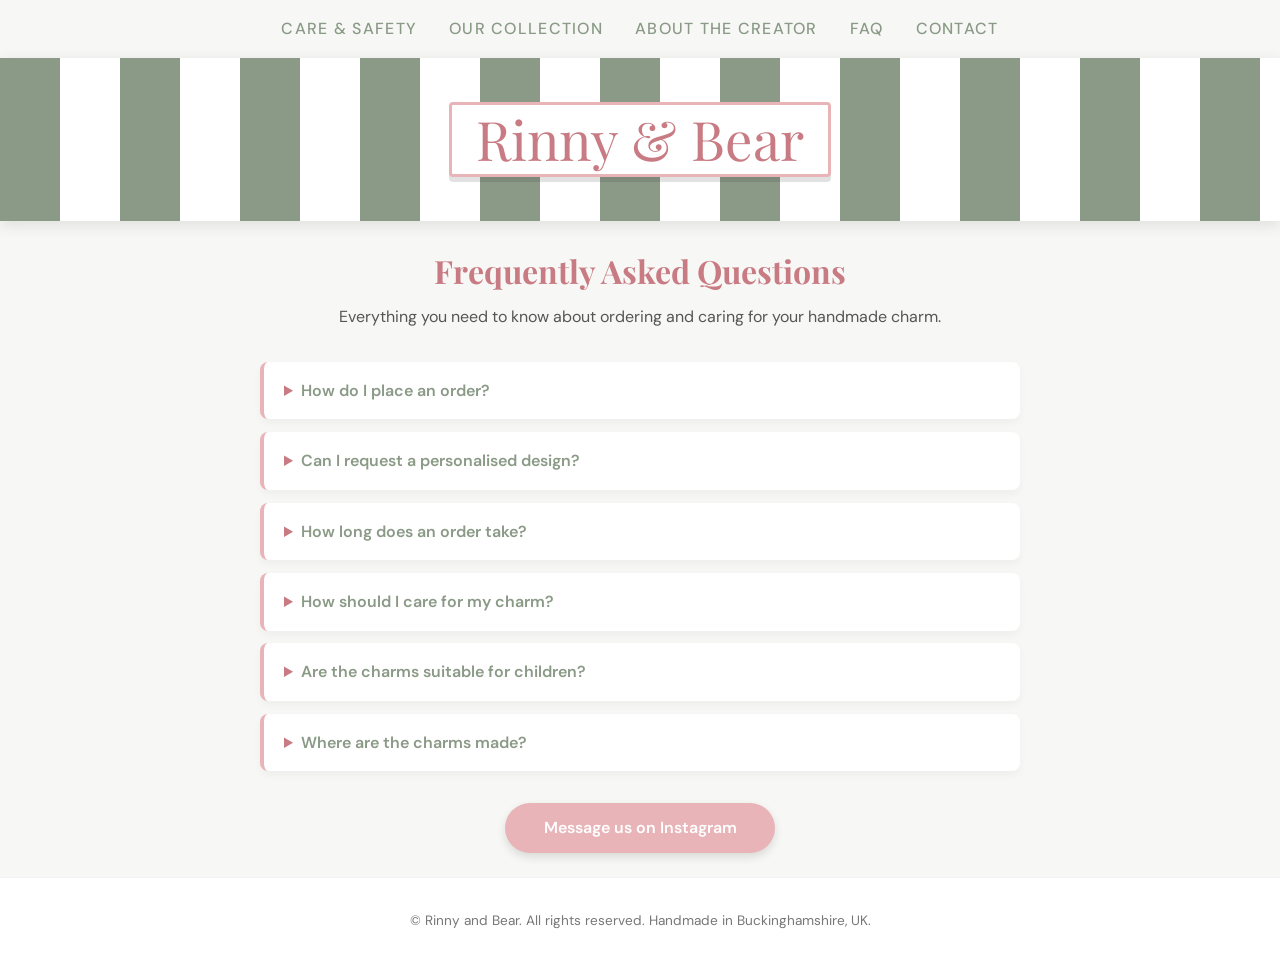
==== faq.html @ da764407 "Mobile Viewing Enhancements" ====
<!DOCTYPE html>
<html lang="en">
<head>
<meta charset="UTF-8">
<meta name="viewport" content="width=device-width, initial-scale=1.0">
<title>FAQ | Rinny & Bear</title>
<link rel="preconnect" href="https://fonts.googleapis.com">
<link rel="preconnect" href="https://fonts.gstatic.com" crossorigin>
<link href="https://fonts.googleapis.com/css2?family=DM+Sans:wght@400;500;600&family=Playfair+Display:wght@600&display=swap" rel="stylesheet">
<link rel="stylesheet" href="css/style.css">
</head>

<body id="top">

<nav class="top-nav" id="site-navigation">
  <button class="menu-close" type="button" aria-label="Close navigation menu">&times;</button>
  <a href="index.html#care-safety">Care & Safety</a>
  <a href="index.html#collection">Our Collection</a>
  <a href="index.html#about-creator">About the Creator</a>
  <a href="faq.html" aria-current="page">FAQ</a>
  <a href="https://instagram.com/rinny_and_bear" target="_blank" rel="noopener noreferrer">Contact</a>
</nav>

<header>
  <button class="menu-toggle" type="button" aria-controls="site-navigation" aria-expanded="false">
    <span class="menu-icon" aria-hidden="true"><span></span><span></span><span></span></span>
    <span class="menu-label">Menu</span>
  </button>
  <a class="logo-text" href="index.html">Rinny &amp; Bear</a>
</header>

<main>
  <section class="faq-page" aria-labelledby="faq-title">
    <div class="page-heading">
      <h1 id="faq-title">Frequently Asked Questions</h1>
      <p>Everything you need to know about ordering and caring for your handmade charm.</p>
    </div>

    <div class="faq-list">
      <details>
        <summary>How do I place an order?</summary>
        <p>Browse the collection, then message us on Instagram with the design you would like. We will discuss personalisation, price, and delivery with you.</p>
      </details>

      <details>
        <summary>Can I request a personalised design?</summary>
        <p>Yes. Personalised designs are welcome. Send us your ideas or preferred name when you message us, and we will confirm what is possible.</p>
      </details>

      <details>
        <summary>How long does an order take?</summary>
        <p>Each charm is handmade, so timing can vary. We will confirm the estimated completion time when your order is discussed.</p>
      </details>

      <details>
        <summary>How should I care for my charm?</summary>
        <p>Wipe it gently with a damp cloth. Avoid soaking it in water, pulling it excessively, or exposing it to rough handling.</p>
      </details>

      <details>
        <summary>Are the charms suitable for children?</summary>
        <p>Bag charms are decorative accessories, not toys. They contain small parts and should be kept away from unsupervised play.</p>
      </details>

      <details>
        <summary>Where are the charms made?</summary>
        <p>Every charm is handmade with care in Buckinghamshire, UK.</p>
      </details>
    </div>

    <a href="https://instagram.com/rinny_and_bear" class="cta-btn faq-cta" target="_blank" rel="noopener noreferrer">
      Message us on Instagram
    </a>
  </section>
</main>

<footer>
  <p>&copy; Rinny and Bear. All rights reserved. Handmade in Buckinghamshire, UK.</p>
  <a class="back-to-top" href="#top">Back to top</a>
</footer>

<script>
  const menuToggle = document.querySelector('.menu-toggle');
  const menuClose = document.querySelector('.menu-close');
  const navigation = document.querySelector('.top-nav');

  function closeMenu() {
    navigation.classList.remove('menu-open');
    menuToggle.setAttribute('aria-expanded', 'false');
    document.body.classList.remove('menu-open');
  }

  menuToggle.addEventListener('click', () => {
    const isOpen = navigation.classList.toggle('menu-open');
    menuToggle.setAttribute('aria-expanded', String(isOpen));
    document.body.classList.toggle('menu-open', isOpen);
    if (isOpen) menuClose.focus();
  });

  menuClose.addEventListener('click', closeMenu);
  navigation.querySelectorAll('a').forEach((link) => link.addEventListener('click', closeMenu));
  document.addEventListener('keydown', (event) => {
    if (event.key === 'Escape' && navigation.classList.contains('menu-open')) {
      closeMenu();
      menuToggle.focus();
    }
  });
</script>

</body>
</html>
---- css/style.css ----
:root {
  --sage-green:#8A9A86;
  --soft-pink:#E8B4B8;
  --deep-pink:#C87B83;
  --off-white:#F7F8F6;
  --charcoal:#333;
  --white:#fff;
}

*{box-sizing:border-box;margin:0;padding:0;font-family:'DM Sans','Segoe UI',sans-serif;}
html{overflow-x:hidden;}
body{background-color:var(--off-white);color:var(--charcoal);line-height:1.6;text-align:center;overflow-x:hidden;}
img{display:block;max-width:100%;height:auto;}

.top-nav{
  display:flex;
  justify-content:center;
  gap:2rem;
  padding:1rem 0;
}
.top-nav a{
  text-decoration:none;
  text-transform:uppercase;
  letter-spacing:0.08em;
  color:var(--sage-green);
  font-weight:500;
  transition:color .2s;
  text-align:center;
}
.top-nav a:hover{color:var(--deep-pink);}

.menu-toggle,
.menu-close{
  display:none;
}

header{
  width:100%;
  position:relative;
  background-image:repeating-linear-gradient(
    to right,
    var(--sage-green) 0,
    var(--sage-green) 60px,
    var(--white) 60px,
    var(--white) 120px
  );
  padding:2.75rem 1rem;
  display:flex;
  justify-content:center;
  align-items:center;
  box-shadow:0 4px 14px rgba(51,51,51,0.12);
}

.logo-text{
  display:inline-block;
  max-width:100%;
  font-family:'Playfair Display',Georgia,serif;
  font-size:3.4rem;
  color:var(--deep-pink);
  background-color:var(--white);
  border:3px solid var(--soft-pink);
  border-radius:4px;
  padding:0.25rem 1.5rem 0.35rem;
  line-height:1.1;
  box-shadow:0 5px 0 rgba(51,51,51,0.14);
}

.hero{
  display:flex;
  flex-direction:column;
  align-items:center;
  gap:0.45rem;
  padding:2rem 1rem 1.5rem;
}

.hero-title{
  font-family:'Playfair Display',Georgia,serif;
  font-size:1.7rem;
  color:var(--deep-pink);
  max-width:100%;
}

.hero-location{
  font-size:0.9rem;
  letter-spacing:0.12em;
  color:var(--sage-green);
}

.cta-btn{
  display:inline-block;
  background-color:var(--soft-pink);
  color:var(--white);
  text-decoration:none;
  padding:0.75rem 2.4rem;
  margin-top:0.8rem;
  border-radius:999px;
  font-weight:600;
  box-shadow:0 4px 10px rgba(0,0,0,0.12);
  transition:background-color .2s,transform .2s;
}
.cta-btn:hover{background-color:var(--deep-pink);transform:translateY(-1px);}

a:focus-visible{
  outline:3px solid var(--sage-green);
  outline-offset:4px;
}

@media (max-width:600px){
  .top-nav{
    position:fixed;
    z-index:20;
    top:0;
    left:0;
    bottom:0;
    display:flex;
    flex-direction:column;
    align-items:stretch;
    gap:0.75rem;
    width:min(82vw,320px);
    margin:0;
    padding:5rem 1.25rem 1.5rem;
    background-color:var(--white);
    box-shadow:6px 0 20px rgba(51,51,51,0.18);
    transform:translateX(-105%);
    transition:transform .25s ease;
  }

  .top-nav.menu-open{
    transform:translateX(0);
  }

  body.menu-open{
    overflow:hidden;
  }

  .menu-toggle{
    position:absolute;
    top:0.75rem;
    left:1rem;
    z-index:21;
    display:flex;
    align-items:center;
    gap:0.6rem;
    margin:0;
    padding:0.6rem 0.8rem;
    border:1px solid rgba(138,154,134,0.35);
    border-radius:6px;
    background-color:var(--white);
    color:var(--sage-green);
    font:600 0.78rem 'DM Sans','Segoe UI',sans-serif;
    letter-spacing:0.05em;
    text-transform:uppercase;
    cursor:pointer;
  }

  .menu-icon{
    display:grid;
    gap:4px;
  }

  .menu-icon span{
    display:block;
    width:1.15rem;
    height:2px;
    background-color:var(--deep-pink);
  }

  .menu-close{
    position:absolute;
    top:0.85rem;
    right:1rem;
    display:block;
    width:2.25rem;
    height:2.25rem;
    border:0;
    border-radius:50%;
    background-color:var(--soft-pink);
    color:var(--white);
    font-size:1.6rem;
    line-height:1;
    cursor:pointer;
  }

  .menu-close:focus-visible,
  .menu-toggle:focus-visible{
    outline:3px solid var(--sage-green);
    outline-offset:3px;
  }

  .top-nav a{
    display:flex;
    align-items:center;
    justify-content:center;
    min-height:2.75rem;
    padding:0.45rem 0.35rem;
    border:1px solid rgba(138,154,134,0.35);
    border-radius:6px;
    background-color:var(--white);
    font-size:0.78rem;
    letter-spacing:0.05em;
  }

  .top-nav a:last-child{width:100%;}

  .logo-text{
    font-size:2.45rem;
    padding:0.3rem 1rem 0.4rem;
  }

  header{
    padding:4.25rem 1rem 1.75rem;
  }

  .hero{
    padding:1.5rem 1rem 1rem;
  }

  .hero-title{
    font-size:1.45rem;
  }

  .hero-location{
    max-width:100%;
    font-size:0.8rem;
  }

  main{
    margin:1rem auto;
    padding:0 0.75rem;
  }

  .about-creator{
    padding:1.25rem;
    gap:1.25rem;
  }

  .order-guide{
    padding:1.25rem;
  }

  .creator-photo{
    width:180px;
    height:180px;
  }

  .creator-text{
    text-align:center;
  }

  .notice-body{
    padding:1.2rem 1.1rem;
  }

  .order-steps{
    grid-template-columns:1fr;
    gap:1rem;
  }

  .gallery{
    gap:1rem;
  }

  .lightbox{
    padding:1rem;
  }
}

@media (max-width:380px){
  .top-nav{
    gap:0.6rem 0.8rem;
  }

  .top-nav a{
    font-size:0.78rem;
  }

  .logo-text{
    font-size:2rem;
    padding:0.35rem 0.7rem 0.45rem;
  }

  .menu-toggle{
    width:2.75rem;
    justify-content:center;
    padding:0.6rem;
  }

  .menu-label{
    display:none;
  }

  .cta-btn{
    max-width:100%;
    padding-right:1.25rem;
    padding-left:1.25rem;
  }
}

@media (prefers-reduced-motion:reduce){
  *,
  *::before,
  *::after{
    scroll-behavior:auto !important;
    transition-duration:0.01ms !important;
    animation-duration:0.01ms !important;
    animation-iteration-count:1 !important;
  }
}

@media (min-width:601px){
  .top-nav{
    position:relative;
  }
}

main{
  max-width:1100px;
  margin:1.5rem auto;
  padding:0 1rem;
}

.section-title{
  color:var(--sage-green);
  margin-bottom:1.5rem;
  font-size:1.4rem;
  text-transform:uppercase;
  letter-spacing:0.12em;
}

.collection-intro{
  max-width:600px;
  margin:-0.5rem auto 1.5rem;
  color:#555;
}

.collection-actions{
  margin:2rem 0 3rem;
}

.about-creator{
  background-color:var(--white);
  border-radius:12px;
  padding:2rem;
  margin-bottom:3rem;
  box-shadow:0 4px 8px rgba(0,0,0,0.04);
  display:flex;
  flex-wrap:wrap;
  gap:2rem;
  align-items:center;
  justify-content:center;
}

.creator-photo{
  width:220px;height:220px;
  border-radius:50%;
  border:4px solid var(--soft-pink);
  object-fit:cover;
  box-shadow:0 4px 10px rgba(0,0,0,0.12);
}

.creator-text{
  max-width:500px;
  text-align:left;
}

.creator-text h3{
  color:var(--sage-green);
  font-size:1.3rem;
  margin-bottom:0.75rem;
}

.creator-text p{
  margin-bottom:0.75rem;
  font-size:0.98rem;
}

.order-guide{
  background-color:var(--white);
  border:1px solid rgba(138,154,134,0.2);
  border-radius:12px;
  padding:2rem;
  margin-bottom:3rem;
  box-shadow:0 4px 8px rgba(0,0,0,0.04);
}

.order-steps{
  display:grid;
  grid-template-columns:repeat(3,1fr);
  gap:1.5rem;
}

.order-step{
  background-color:var(--white);
  border-top:4px solid var(--soft-pink);
  border-radius:10px;
  padding:1.5rem 1.25rem;
  box-shadow:0 4px 8px rgba(0,0,0,0.04);
}

.step-number{
  display:grid;
  place-items:center;
  width:2rem;
  height:2rem;
  margin:0 auto 0.75rem;
  border-radius:50%;
  background-color:var(--sage-green);
  color:var(--white);
  font-weight:600;
}

.order-step h3{
  color:var(--sage-green);
  font-size:1.05rem;
  margin-bottom:0.4rem;
}

.order-step p{
  color:#555;
  font-size:0.9rem;
}

.notice-card{
  background-color:var(--white);
  border-radius:12px;
  box-shadow:0 4px 8px rgba(0,0,0,0.04);
  margin-bottom:3rem;
  overflow:hidden;
}

.notice-header{
  background-color:var(--soft-pink);
  padding:1rem;
}

.notice-header h2{
  font-size:1.2rem;
  text-transform:uppercase;
  letter-spacing:0.12em;
  color:var(--sage-green);
}

.notice-body{
  padding:1.4rem 1.6rem;
  text-align:left;
}

.notice-intro{
  margin-bottom:1rem;
  color:#555;
  font-size:0.95rem;
}

.notice-body ul{
  list-style-type:disc;
  margin-left:1.25rem;
}

.notice-body li{
  margin-bottom:0.45rem;
  font-size:0.95rem;
}

.gallery{
  display:grid;
  grid-template-columns:repeat(auto-fill,minmax(280px,1fr));
  gap:1.5rem;
}

.gallery-item{
  background-color:var(--white);
  border-radius:10px;
  overflow:hidden;
  box-shadow:0 4px 8px rgba(0,0,0,0.05);
  transition:transform .25s ease,box-shadow .25s ease;
}

.gallery-item:hover{
  transform:translateY(-4px);
  box-shadow:0 8px 16px rgba(0,0,0,0.08);
}

.gallery-item img{
  width:100%;
  aspect-ratio:1 / 1;
  display:block;
  object-fit:cover;
  transition:transform .3s ease;
}

.image-button{
  display:block;
  width:100%;
  padding:0;
  border:0;
  background:transparent;
  cursor:zoom-in;
  overflow:hidden;
}

.gallery-item:hover img{
  transform:scale(1.03);
}

.image-button:focus-visible{
  outline:3px solid var(--sage-green);
  outline-offset:-3px;
}

.gallery-caption{
  padding:1rem;
  font-size:0.9rem;
  color:#555;
  text-align:center;
}

.gallery-caption strong,
.gallery-caption span{
  display:block;
}

.gallery-caption strong{
  color:var(--charcoal);
}

.gallery-caption span{
  margin-top:0.25rem;
  font-size:0.82rem;
}

@media (max-width:600px){
  .order-steps{
    grid-template-columns:1fr;
  }
}

.lightbox[hidden]{
  display:none;
}

.lightbox{
  position:fixed;
  z-index:10;
  inset:0;
  display:grid;
  place-items:center;
  padding:2rem;
  background-color:rgba(51,51,51,0.88);
}

.lightbox-image{
  max-width:min(900px,90vw);
  max-height:85vh;
  object-fit:contain;
  border:5px solid var(--white);
  box-shadow:0 8px 24px rgba(0,0,0,0.3);
}

.lightbox-close{
  position:absolute;
  top:1rem;
  right:1rem;
  width:2.5rem;
  height:2.5rem;
  border:0;
  border-radius:50%;
  background-color:var(--white);
  color:var(--charcoal);
  font-size:1.8rem;
  line-height:1;
  cursor:pointer;
}

.lightbox-close:focus-visible{
  outline:3px solid var(--soft-pink);
  outline-offset:3px;
}

.lightbox-open{
  overflow:hidden;
}

.logo-text{
  text-decoration:none;
}

.faq-page{
  max-width:760px;
  margin:0 auto;
}

.page-heading{
  margin-bottom:2rem;
}

.page-heading h1{
  margin-bottom:0.5rem;
  color:var(--deep-pink);
  font-family:'Playfair Display',Georgia,serif;
  font-size:2rem;
}

.page-heading p{
  color:#555;
}

.faq-list{
  display:grid;
  gap:0.8rem;
  text-align:left;
}

.faq-list details{
  background-color:var(--white);
  border-left:4px solid var(--soft-pink);
  border-radius:8px;
  box-shadow:0 4px 8px rgba(0,0,0,0.04);
}

.faq-list summary{
  padding:1rem 1.25rem;
  color:var(--sage-green);
  cursor:pointer;
  font-weight:600;
  list-style-position:inside;
}

.faq-list summary::marker{
  color:var(--deep-pink);
}

.faq-list details p{
  padding:0 1.25rem 1.1rem;
  color:#555;
  font-size:0.95rem;
}

.faq-cta{
  margin-top:2rem;
}

@media (max-width:600px){
  .notice-header h2{
    font-size:1.05rem;
  }

  .page-heading h1{
    font-size:1.65rem;
  }
}

footer{
  text-align:center;
  padding:2rem 1rem;
  color:#777;
  font-size:0.85rem;
  border-top:1px solid rgba(0,0,0,0.05);
  background-color:var(--white);
}

.back-to-top{
  display:none;
}

@media (max-width:600px){
  main{
    padding:0 0.85rem;
  }

  .hero .cta-btn,
  .faq-cta,
  .collection-actions .cta-btn{
    width:100%;
    max-width:22rem;
  }

  .about-creator,
  .order-guide,
  .notice-card,
  .collection-actions{
    margin-bottom:3.5rem;
  }

  .gallery-item img{
    aspect-ratio:4 / 3;
    object-fit:contain;
    background-color:var(--off-white);
  }

  .faq-list summary{
    min-height:3.25rem;
    display:flex;
    align-items:center;
    padding:0.85rem 1.1rem;
    font-size:1rem;
  }

  .back-to-top{
    display:inline-block;
    margin-top:0.8rem;
    color:var(--sage-green);
    font-size:0.85rem;
    font-weight:600;
    text-decoration:none;
  }
}
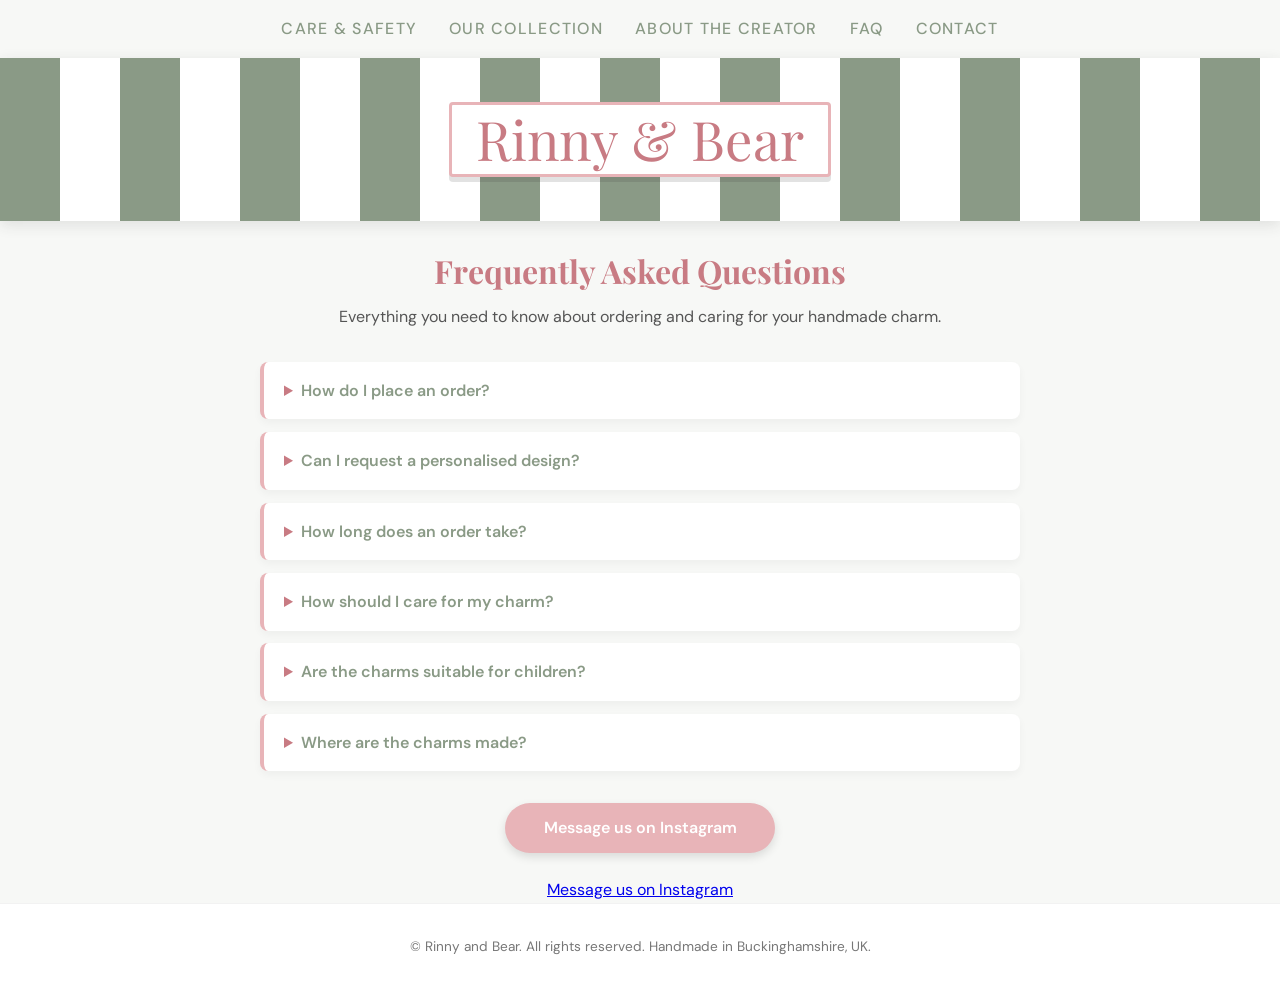
==== commit 1011f934: "Mobile Updates" ====
--- a/faq.html
+++ b/faq.html
@@ -14,6 +14,7 @@
 
 <nav class="top-nav" id="site-navigation">
   <button class="menu-close" type="button" aria-label="Close navigation menu">&times;</button>
+  <img class="menu-logo" src="img/CompLogo.png" alt="Rinny and Bear logo">
   <a href="index.html#care-safety">Care & Safety</a>
   <a href="index.html#collection">Our Collection</a>
   <a href="index.html#about-creator">About the Creator</a>
@@ -22,7 +23,7 @@
 </nav>
 
 <header>
-  <button class="menu-toggle" type="button" aria-controls="site-navigation" aria-expanded="false">
+  <button class="menu-toggle" type="button" aria-label="Open navigation menu" aria-controls="site-navigation" aria-expanded="false">
     <span class="menu-icon" aria-hidden="true"><span></span><span></span><span></span></span>
     <span class="menu-label">Menu</span>
   </button>
@@ -74,6 +75,10 @@
   </section>
 </main>
 
+<a class="mobile-contact-bar" href="https://instagram.com/rinny_and_bear" target="_blank" rel="noopener noreferrer">
+  Message us on Instagram
+</a>
+
 <footer>
   <p>&copy; Rinny and Bear. All rights reserved. Handmade in Buckinghamshire, UK.</p>
   <a class="back-to-top" href="#top">Back to top</a>
--- a/css/style.css
+++ b/css/style.css
@@ -30,7 +30,8 @@
 .top-nav a:hover{color:var(--deep-pink);}
 
 .menu-toggle,
-.menu-close{
+.menu-close,
+.menu-logo{
   display:none;
 }
 
@@ -136,6 +137,8 @@
   .menu-toggle{
     position:absolute;
     top:0.75rem;
+    right:auto;
+    bottom:auto;
     left:1rem;
     z-index:21;
     display:flex;
@@ -153,6 +156,10 @@
     cursor:pointer;
   }
 
+  .menu-label{
+    display:none;
+  }
+
   .menu-icon{
     display:grid;
     gap:4px;
@@ -187,6 +194,18 @@
     outline-offset:3px;
   }
 
+  .menu-logo{
+    display:block;
+    width:7rem;
+    height:7rem;
+    margin:0 auto 0.5rem;
+    border:4px solid var(--soft-pink);
+    border-radius:50%;
+    object-fit:contain;
+    background-color:var(--off-white);
+    box-shadow:0 3px 8px rgba(51,51,51,0.12);
+  }
+
   .top-nav a{
     display:flex;
     align-items:center;
@@ -640,6 +659,50 @@
 }
 
 @media (max-width:600px){
+  header{
+    position:sticky;
+    top:0;
+    z-index:15;
+  }
+
+  body{
+    padding-bottom:4.5rem;
+  }
+
+  .mobile-contact-bar{
+    position:fixed;
+    z-index:16;
+    right:0.85rem;
+    bottom:0.85rem;
+    left:0.85rem;
+    display:flex;
+    align-items:center;
+    justify-content:center;
+    min-height:2.9rem;
+    padding:0.65rem 1rem;
+    border-radius:999px;
+    background-color:var(--deep-pink);
+    color:var(--white);
+    font-weight:600;
+    text-decoration:none;
+    box-shadow:0 4px 14px rgba(51,51,51,0.2);
+  }
+
+  .mobile-contact-bar:focus-visible{
+    outline:3px solid var(--sage-green);
+    outline-offset:3px;
+  }
+
+  .gallery-item img{
+    contain:layout paint;
+  }
+
+  .cta-btn,
+  .faq-list summary,
+  .mobile-contact-bar{
+    min-height:2.75rem;
+  }
+
   .notice-header h2{
     font-size:1.05rem;
   }
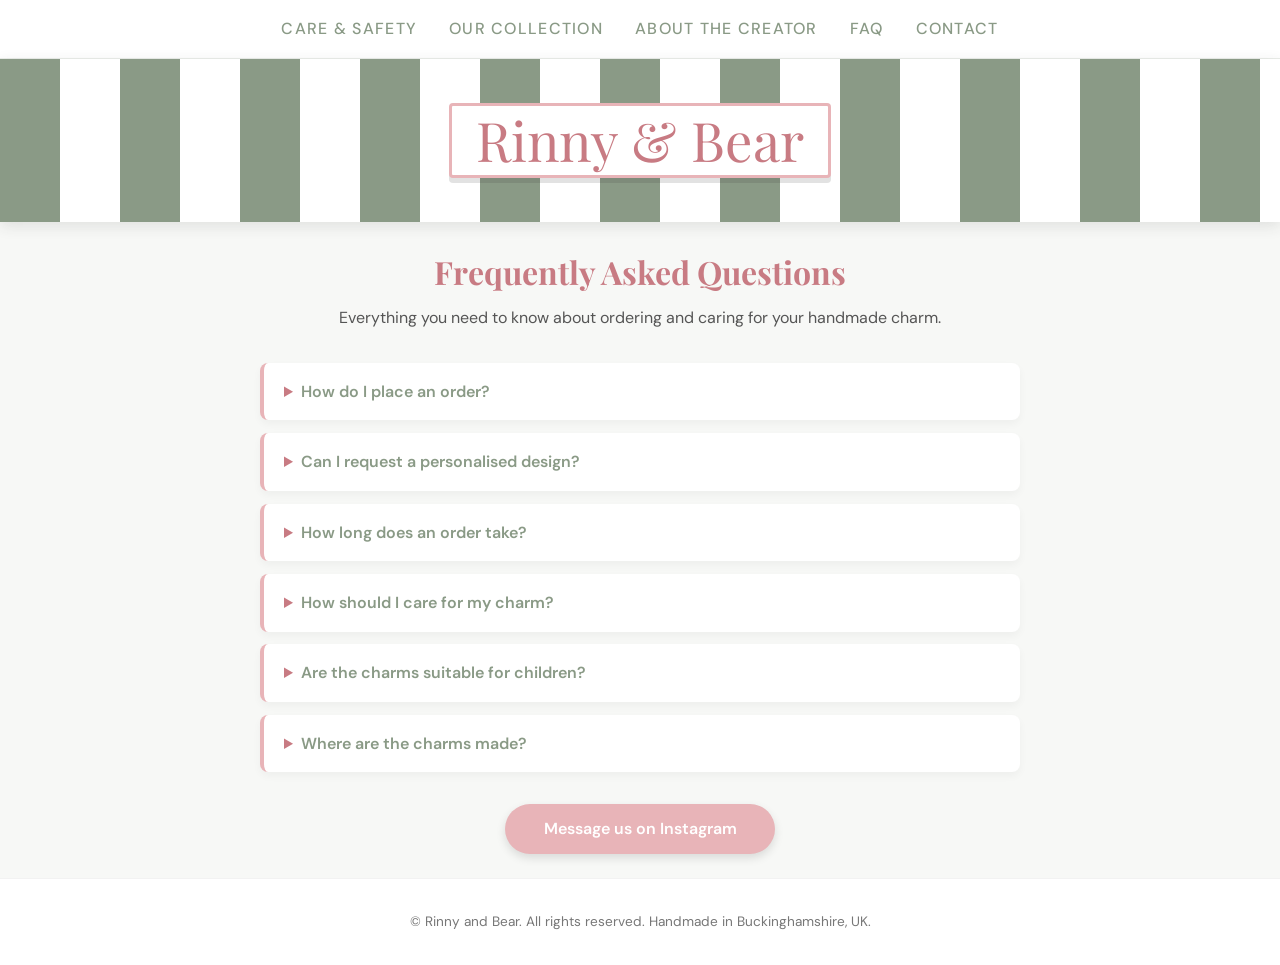
==== commit f4339ab7: "Favicon additions" ====
--- a/faq.html
+++ b/faq.html
@@ -4,6 +4,8 @@
 <meta charset="UTF-8">
 <meta name="viewport" content="width=device-width, initial-scale=1.0">
 <title>FAQ | Rinny & Bear</title>
+<meta name="description" content="Find answers about ordering, personalisation, delivery, care, and safety for Rinny & Bear handmade bag charms.">
+<link rel="icon" type="image/png" href="img/CompLogo.png">
 <link rel="preconnect" href="https://fonts.googleapis.com">
 <link rel="preconnect" href="https://fonts.gstatic.com" crossorigin>
 <link href="https://fonts.googleapis.com/css2?family=DM+Sans:wght@400;500;600&family=Playfair+Display:wght@600&display=swap" rel="stylesheet">
--- a/css/style.css
+++ b/css/style.css
@@ -31,7 +31,8 @@
 
 .menu-toggle,
 .menu-close,
-.menu-logo{
+.menu-logo,
+.mobile-contact-bar{
   display:none;
 }
 
@@ -721,6 +722,37 @@
   background-color:var(--white);
 }
 
+@media (min-width:601px){
+  .top-nav{
+    background-color:var(--white);
+    border-bottom:1px solid rgba(138,154,134,0.18);
+    box-shadow:0 2px 6px rgba(51,51,51,0.04);
+  }
+
+  .hero{
+    gap:0.6rem;
+    padding-top:2.75rem;
+    padding-bottom:2.25rem;
+  }
+
+  .hero-title{
+    font-size:1.85rem;
+  }
+}
+
+@media (min-width:901px){
+  .gallery{
+    grid-template-columns:repeat(3,minmax(0,1fr));
+  }
+
+  .gallery-caption{
+    min-height:5.25rem;
+    display:flex;
+    flex-direction:column;
+    justify-content:center;
+  }
+}
+
 .back-to-top{
   display:none;
 }
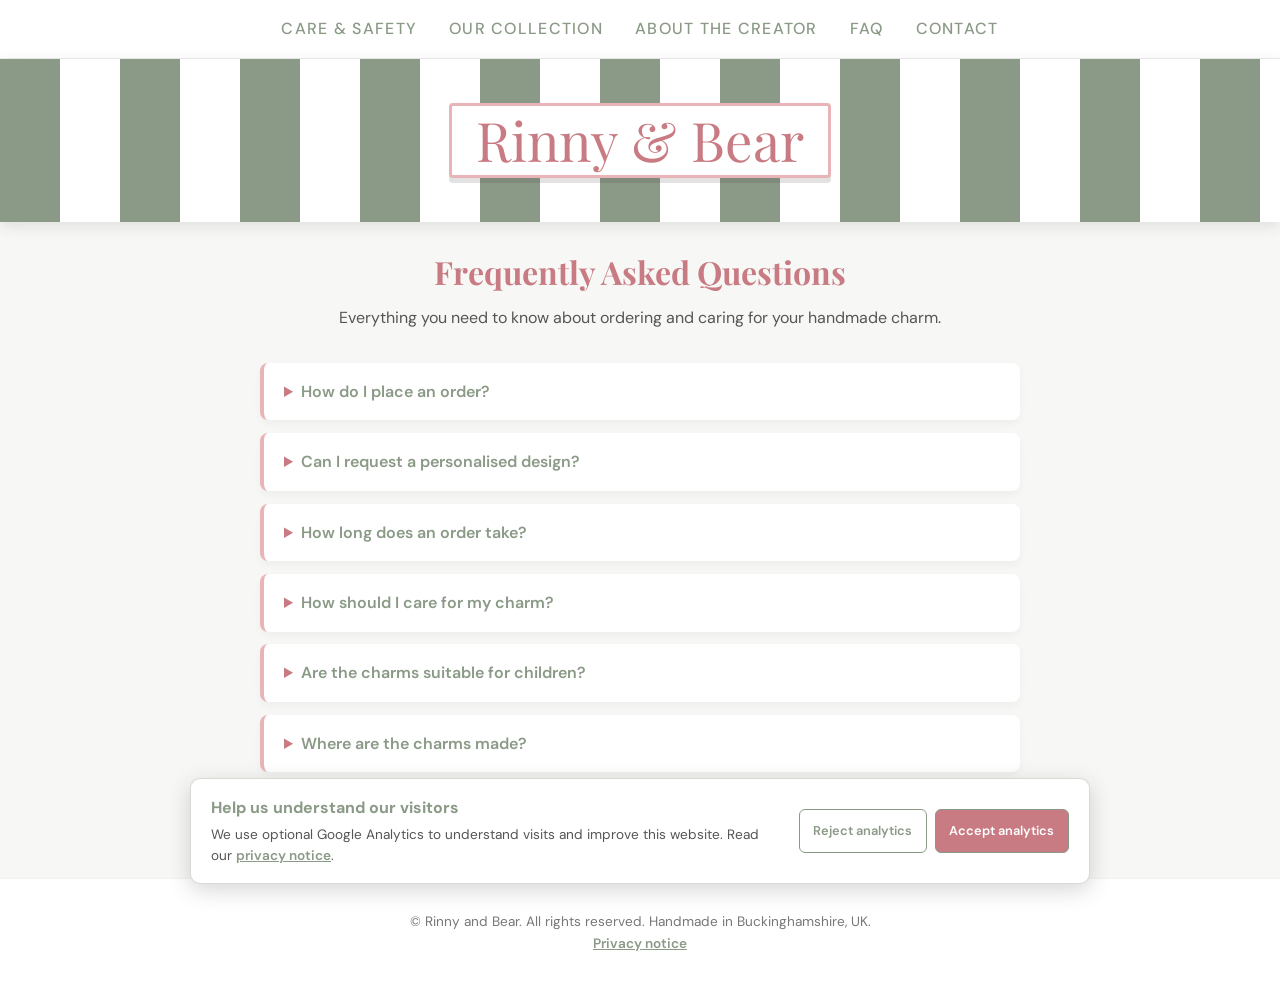
==== commit 26cad055: "Analytics" ====
--- a/faq.html
+++ b/faq.html
@@ -5,7 +5,7 @@
 <meta name="viewport" content="width=device-width, initial-scale=1.0">
 <title>FAQ | Rinny & Bear</title>
 <meta name="description" content="Find answers about ordering, personalisation, delivery, care, and safety for Rinny & Bear handmade bag charms.">
-<link rel="icon" type="image/png" href="img/CompLogo.png">
+<link rel="icon" type="image/svg+xml" href="img/favicon.svg">
 <link rel="preconnect" href="https://fonts.googleapis.com">
 <link rel="preconnect" href="https://fonts.gstatic.com" crossorigin>
 <link href="https://fonts.googleapis.com/css2?family=DM+Sans:wght@400;500;600&family=Playfair+Display:wght@600&display=swap" rel="stylesheet">
@@ -81,8 +81,20 @@
   Message us on Instagram
 </a>
 
+<section class="consent-banner" aria-label="Cookie preferences" hidden>
+  <div>
+    <strong>Help us understand our visitors</strong>
+    <p>We use optional Google Analytics to understand visits and improve this website. Read our <a href="privacy.html">privacy notice</a>.</p>
+  </div>
+  <div class="consent-actions">
+    <button class="consent-reject" type="button">Reject analytics</button>
+    <button class="consent-accept" type="button">Accept analytics</button>
+  </div>
+</section>
+
 <footer>
   <p>&copy; Rinny and Bear. All rights reserved. Handmade in Buckinghamshire, UK.</p>
+  <a href="privacy.html">Privacy notice</a>
   <a class="back-to-top" href="#top">Back to top</a>
 </footer>
 
@@ -112,6 +124,42 @@
       menuToggle.focus();
     }
   });
+
+  const consentBanner = document.querySelector('.consent-banner');
+  const consentAccept = document.querySelector('.consent-accept');
+  const consentReject = document.querySelector('.consent-reject');
+  const consentKey = 'rinnyBearAnalyticsConsent';
+
+  function loadAnalytics() {
+    window.dataLayer = window.dataLayer || [];
+    window.gtag = function(){window.dataLayer.push(arguments);};
+    window.gtag('js', new Date());
+    window.gtag('config', 'G-P38FEZTL74');
+
+    const analyticsScript = document.createElement('script');
+    analyticsScript.async = true;
+    analyticsScript.src = 'https://www.googletagmanager.com/gtag/js?id=G-P38FEZTL74';
+    document.head.appendChild(analyticsScript);
+  }
+
+  function saveConsent(value) {
+    localStorage.setItem(consentKey, value);
+    consentBanner.hidden = true;
+  }
+
+  const savedConsent = localStorage.getItem(consentKey);
+  if (savedConsent === 'accepted') {
+    loadAnalytics();
+  } else if (!savedConsent) {
+    consentBanner.hidden = false;
+  }
+
+  consentAccept.addEventListener('click', () => {
+    saveConsent('accepted');
+    loadAnalytics();
+  });
+
+  consentReject.addEventListener('click', () => saveConsent('rejected'));
 </script>
 
 </body>
--- a/css/style.css
+++ b/css/style.css
@@ -609,6 +609,38 @@
   margin:0 auto;
 }
 
+.privacy-page{
+  max-width:760px;
+  margin:0 auto;
+}
+
+.privacy-content{
+  background-color:var(--white);
+  border-radius:12px;
+  padding:2rem;
+  text-align:left;
+  box-shadow:0 4px 8px rgba(0,0,0,0.04);
+}
+
+.privacy-content h2{
+  margin:1.5rem 0 0.5rem;
+  color:var(--sage-green);
+  font-size:1.2rem;
+}
+
+.privacy-content h2:first-child{
+  margin-top:0;
+}
+
+.privacy-content p{
+  color:#555;
+}
+
+.privacy-updated{
+  margin-top:2rem;
+  font-size:0.85rem;
+}
+
 .page-heading{
   margin-bottom:2rem;
 }
@@ -757,6 +789,76 @@
   display:none;
 }
 
+.consent-banner[hidden]{
+  display:none;
+}
+
+.consent-banner{
+  position:fixed;
+  z-index:30;
+  right:1rem;
+  bottom:1rem;
+  left:1rem;
+  display:flex;
+  align-items:center;
+  justify-content:space-between;
+  gap:1rem;
+  max-width:900px;
+  margin:auto;
+  padding:1rem 1.25rem;
+  border:1px solid rgba(138,154,134,0.35);
+  border-radius:10px;
+  background-color:var(--white);
+  box-shadow:0 6px 22px rgba(51,51,51,0.2);
+  text-align:left;
+}
+
+.consent-banner strong{
+  color:var(--sage-green);
+}
+
+.consent-banner p{
+  margin-top:0.2rem;
+  color:#555;
+  font-size:0.85rem;
+}
+
+.consent-banner a,
+footer a{
+  color:var(--sage-green);
+  font-weight:600;
+}
+
+.consent-actions{
+  display:flex;
+  flex-shrink:0;
+  gap:0.5rem;
+}
+
+.consent-actions button{
+  min-height:2.75rem;
+  padding:0.55rem 0.85rem;
+  border:1px solid var(--sage-green);
+  border-radius:6px;
+  font:600 0.8rem 'DM Sans','Segoe UI',sans-serif;
+  cursor:pointer;
+}
+
+.consent-reject{
+  background-color:var(--white);
+  color:var(--sage-green);
+}
+
+.consent-accept{
+  background-color:var(--deep-pink);
+  color:var(--white);
+}
+
+.consent-actions button:focus-visible{
+  outline:3px solid var(--soft-pink);
+  outline-offset:3px;
+}
+
 @media (max-width:600px){
   main{
     padding:0 0.85rem;
@@ -798,4 +900,24 @@
     font-weight:600;
     text-decoration:none;
   }
-}
+
+  .consent-banner{
+    right:0.75rem;
+    bottom:0.75rem;
+    left:0.75rem;
+    display:block;
+    padding:1rem;
+  }
+
+  .consent-actions{
+    margin-top:0.75rem;
+  }
+
+  .consent-actions button{
+    flex:1;
+  }
+
+  .privacy-content{
+    padding:1.25rem;
+  }
+}
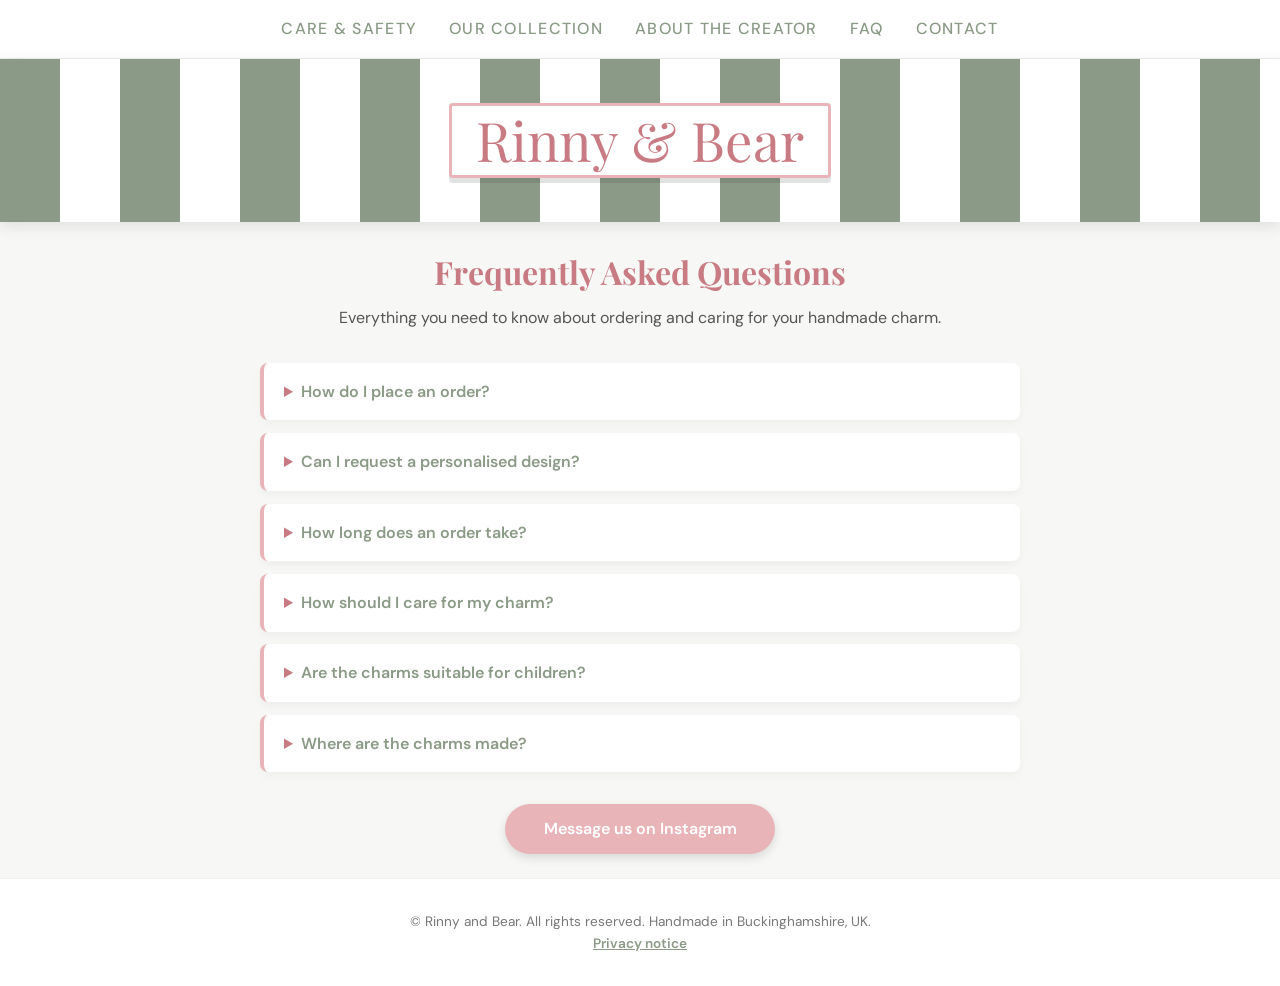
==== commit 2c326556: "Removing analytics" ====
--- a/faq.html
+++ b/faq.html
@@ -81,17 +81,6 @@
   Message us on Instagram
 </a>
 
-<section class="consent-banner" aria-label="Cookie preferences" hidden>
-  <div>
-    <strong>Help us understand our visitors</strong>
-    <p>We use optional Google Analytics to understand visits and improve this website. Read our <a href="privacy.html">privacy notice</a>.</p>
-  </div>
-  <div class="consent-actions">
-    <button class="consent-reject" type="button">Reject analytics</button>
-    <button class="consent-accept" type="button">Accept analytics</button>
-  </div>
-</section>
-
 <footer>
   <p>&copy; Rinny and Bear. All rights reserved. Handmade in Buckinghamshire, UK.</p>
   <a href="privacy.html">Privacy notice</a>
@@ -125,41 +114,6 @@
     }
   });
 
-  const consentBanner = document.querySelector('.consent-banner');
-  const consentAccept = document.querySelector('.consent-accept');
-  const consentReject = document.querySelector('.consent-reject');
-  const consentKey = 'rinnyBearAnalyticsConsent';
-
-  function loadAnalytics() {
-    window.dataLayer = window.dataLayer || [];
-    window.gtag = function(){window.dataLayer.push(arguments);};
-    window.gtag('js', new Date());
-    window.gtag('config', 'G-P38FEZTL74');
-
-    const analyticsScript = document.createElement('script');
-    analyticsScript.async = true;
-    analyticsScript.src = 'https://www.googletagmanager.com/gtag/js?id=G-P38FEZTL74';
-    document.head.appendChild(analyticsScript);
-  }
-
-  function saveConsent(value) {
-    localStorage.setItem(consentKey, value);
-    consentBanner.hidden = true;
-  }
-
-  const savedConsent = localStorage.getItem(consentKey);
-  if (savedConsent === 'accepted') {
-    loadAnalytics();
-  } else if (!savedConsent) {
-    consentBanner.hidden = false;
-  }
-
-  consentAccept.addEventListener('click', () => {
-    saveConsent('accepted');
-    loadAnalytics();
-  });
-
-  consentReject.addEventListener('click', () => saveConsent('rejected'));
 </script>
 
 </body>
--- a/css/style.css
+++ b/css/style.css
@@ -789,74 +789,9 @@
   display:none;
 }
 
-.consent-banner[hidden]{
-  display:none;
-}
-
-.consent-banner{
-  position:fixed;
-  z-index:30;
-  right:1rem;
-  bottom:1rem;
-  left:1rem;
-  display:flex;
-  align-items:center;
-  justify-content:space-between;
-  gap:1rem;
-  max-width:900px;
-  margin:auto;
-  padding:1rem 1.25rem;
-  border:1px solid rgba(138,154,134,0.35);
-  border-radius:10px;
-  background-color:var(--white);
-  box-shadow:0 6px 22px rgba(51,51,51,0.2);
-  text-align:left;
-}
-
-.consent-banner strong{
-  color:var(--sage-green);
-}
-
-.consent-banner p{
-  margin-top:0.2rem;
-  color:#555;
-  font-size:0.85rem;
-}
-
-.consent-banner a,
 footer a{
   color:var(--sage-green);
   font-weight:600;
-}
-
-.consent-actions{
-  display:flex;
-  flex-shrink:0;
-  gap:0.5rem;
-}
-
-.consent-actions button{
-  min-height:2.75rem;
-  padding:0.55rem 0.85rem;
-  border:1px solid var(--sage-green);
-  border-radius:6px;
-  font:600 0.8rem 'DM Sans','Segoe UI',sans-serif;
-  cursor:pointer;
-}
-
-.consent-reject{
-  background-color:var(--white);
-  color:var(--sage-green);
-}
-
-.consent-accept{
-  background-color:var(--deep-pink);
-  color:var(--white);
-}
-
-.consent-actions button:focus-visible{
-  outline:3px solid var(--soft-pink);
-  outline-offset:3px;
 }
 
 @media (max-width:600px){
@@ -901,22 +836,6 @@
     text-decoration:none;
   }
 
-  .consent-banner{
-    right:0.75rem;
-    bottom:0.75rem;
-    left:0.75rem;
-    display:block;
-    padding:1rem;
-  }
-
-  .consent-actions{
-    margin-top:0.75rem;
-  }
-
-  .consent-actions button{
-    flex:1;
-  }
-
   .privacy-content{
     padding:1.25rem;
   }
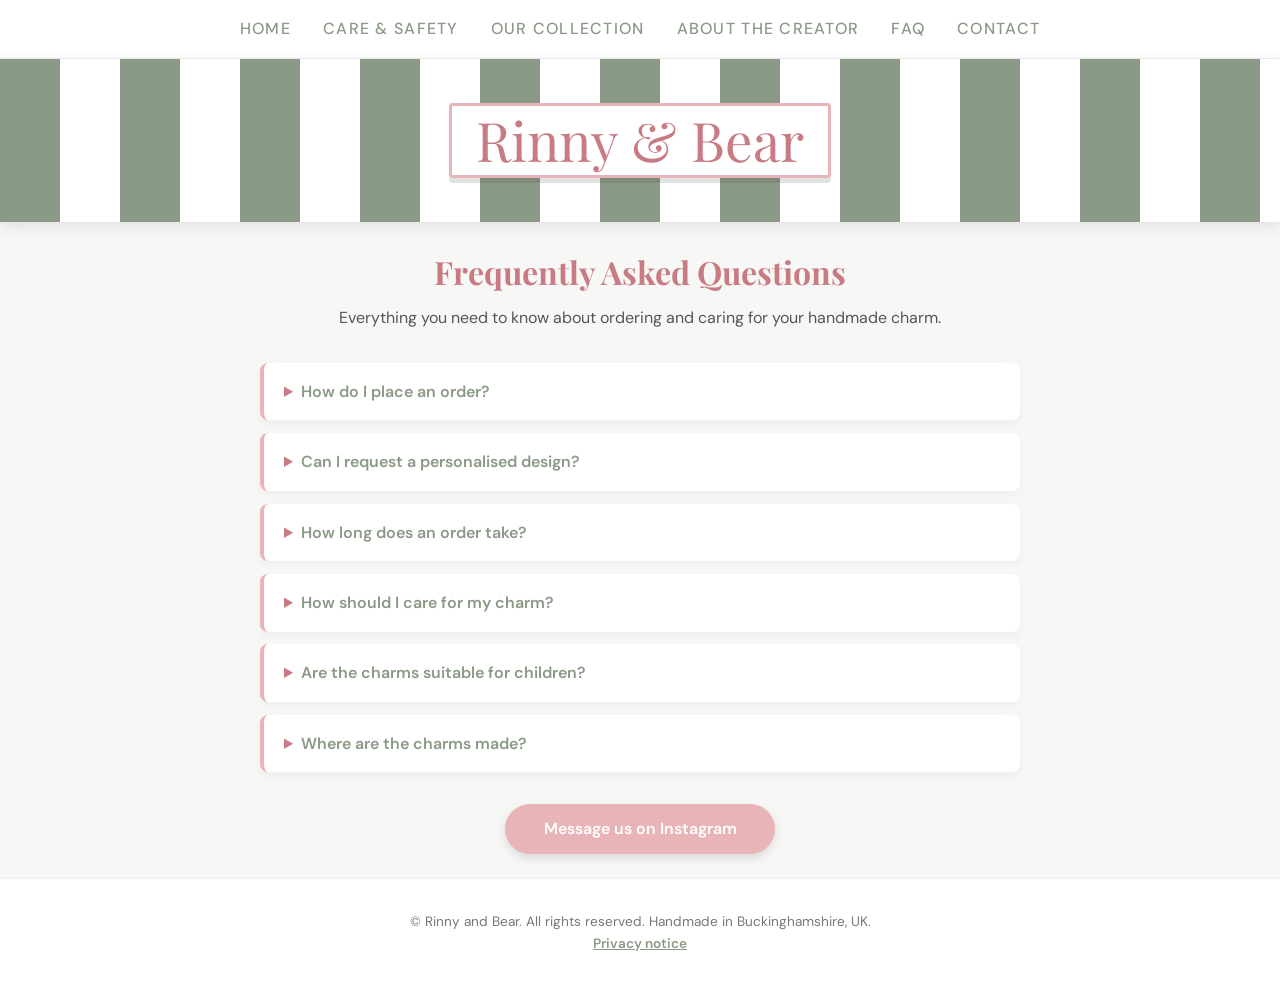
==== commit 677cb266: "Home Button." ====
--- a/faq.html
+++ b/faq.html
@@ -17,6 +17,7 @@
 <nav class="top-nav" id="site-navigation">
   <button class="menu-close" type="button" aria-label="Close navigation menu">&times;</button>
   <img class="menu-logo" src="img/CompLogo.png" alt="Rinny and Bear logo">
+  <a href="index.html">Home</a>
   <a href="index.html#care-safety">Care & Safety</a>
   <a href="index.html#collection">Our Collection</a>
   <a href="index.html#about-creator">About the Creator</a>
